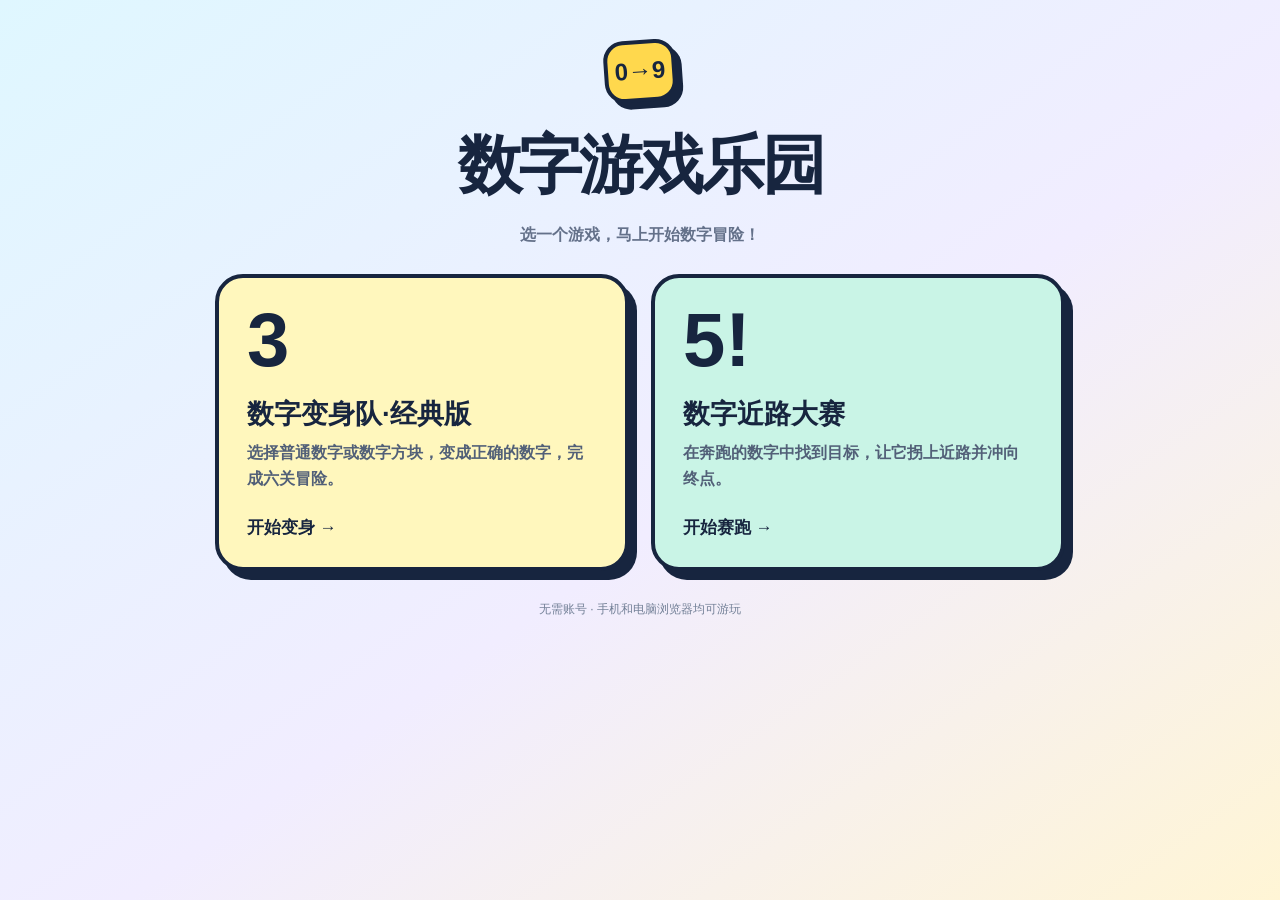
==== index.html @ b5336d7e "Publish two number games" ====
<!doctype html>
<html lang="zh-CN">
  <head>
    <meta charset="UTF-8" />
    <meta name="viewport" content="width=device-width, initial-scale=1.0" />
    <meta name="description" content="两个适合孩子玩的数字小游戏：数字变身队和数字近路大赛。" />
    <title>数字游戏乐园</title>
    <style>
      * { box-sizing: border-box; }
      body {
        min-height: 100vh;
        margin: 0;
        padding: 40px 18px;
        color: #17253f;
        font-family: "Arial Rounded MT Bold", "PingFang SC", "Microsoft YaHei", sans-serif;
        background: linear-gradient(145deg, #dff7ff, #f1edff 55%, #fff5d5);
      }
      main { width: min(850px, 100%); margin: 0 auto; }
      header { margin-bottom: 28px; text-align: center; }
      .mark {
        display: grid;
        width: 72px;
        height: 62px;
        margin: 0 auto 20px;
        place-items: center;
        transform: rotate(-4deg);
        border: 4px solid #17253f;
        border-radius: 20px;
        background: #ffd84d;
        box-shadow: 6px 7px 0 #17253f;
        font-size: 24px;
        font-weight: 900;
      }
      h1 { margin: 0; font-size: clamp(36px, 7vw, 64px); letter-spacing: -.05em; }
      header p { color: #64718a; font-weight: 700; }
      .games { display: grid; grid-template-columns: repeat(2, 1fr); gap: 22px; }
      .game {
        display: flex;
        min-height: 270px;
        flex-direction: column;
        padding: 28px;
        border: 4px solid #17253f;
        border-radius: 28px;
        color: #17253f;
        text-decoration: none;
        box-shadow: 8px 9px 0 #17253f;
        transition: transform .15s, box-shadow .15s;
      }
      .game:hover { transform: translateY(-5px); box-shadow: 10px 14px 0 #17253f; }
      .game:first-child { background: #fff7bd; }
      .game:last-child { background: #c9f4e6; }
      .number { font: 900 76px/.9 Arial, sans-serif; }
      h2 { margin: 22px 0 8px; font-size: 27px; }
      .game p { margin: 0 0 24px; color: #526078; font-weight: 700; line-height: 1.6; }
      .play { margin-top: auto; font-size: 17px; font-weight: 900; }
      footer { margin-top: 30px; color: #738097; font-size: 12px; text-align: center; }
      @media (max-width: 650px) {
        body { padding-top: 28px; }
        .games { grid-template-columns: 1fr; }
        .game { min-height: 230px; }
      }
    </style>
  </head>
  <body>
    <main>
      <header>
        <span class="mark">0→9</span>
        <h1>数字游戏乐园</h1>
        <p>选一个游戏，马上开始数字冒险！</p>
      </header>
      <section class="games">
        <a class="game" href="./classic/">
          <span class="number">3</span>
          <h2>数字变身队·经典版</h2>
          <p>选择普通数字或数字方块，变成正确的数字，完成六关冒险。</p>
          <span class="play">开始变身 →</span>
        </a>
        <a class="game" href="./race/">
          <span class="number">5!</span>
          <h2>数字近路大赛</h2>
          <p>在奔跑的数字中找到目标，让它拐上近路并冲向终点。</p>
          <span class="play">开始赛跑 →</span>
        </a>
      </section>
      <footer>无需账号 · 手机和电脑浏览器均可游玩</footer>
    </main>
  </body>
</html>
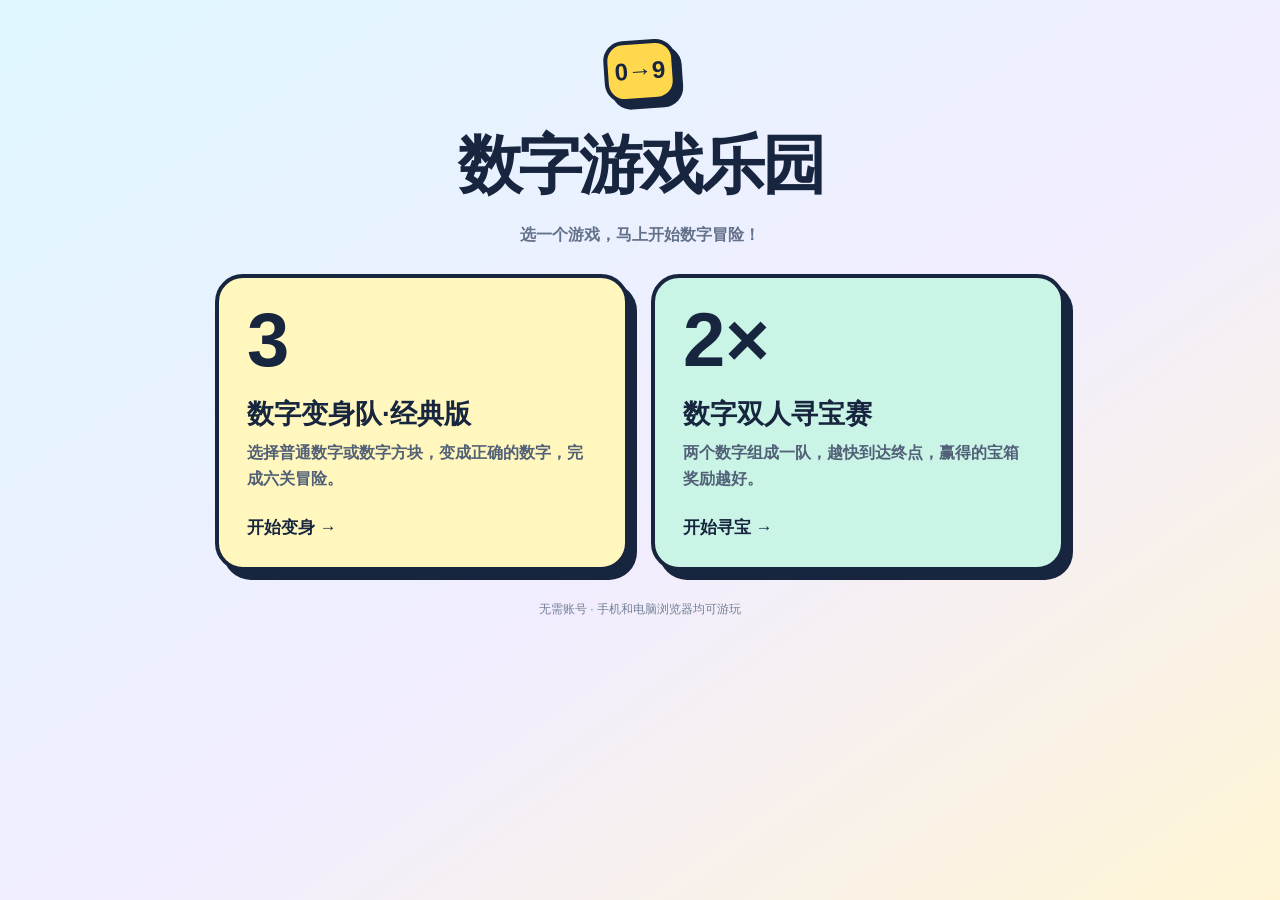
==== commit b739a172: "Publish two-number treasure race" ====
--- a/index.html
+++ b/index.html
@@ -76,10 +76,10 @@
           <span class="play">开始变身 →</span>
         </a>
         <a class="game" href="./race/">
-          <span class="number">5!</span>
-          <h2>数字近路大赛</h2>
-          <p>在奔跑的数字中找到目标，让它拐上近路并冲向终点。</p>
-          <span class="play">开始赛跑 →</span>
+          <span class="number">2×</span>
+          <h2>数字双人寻宝赛</h2>
+          <p>两个数字组成一队，越快到达终点，赢得的宝箱奖励越好。</p>
+          <span class="play">开始寻宝 →</span>
         </a>
       </section>
       <footer>无需账号 · 手机和电脑浏览器均可游玩</footer>
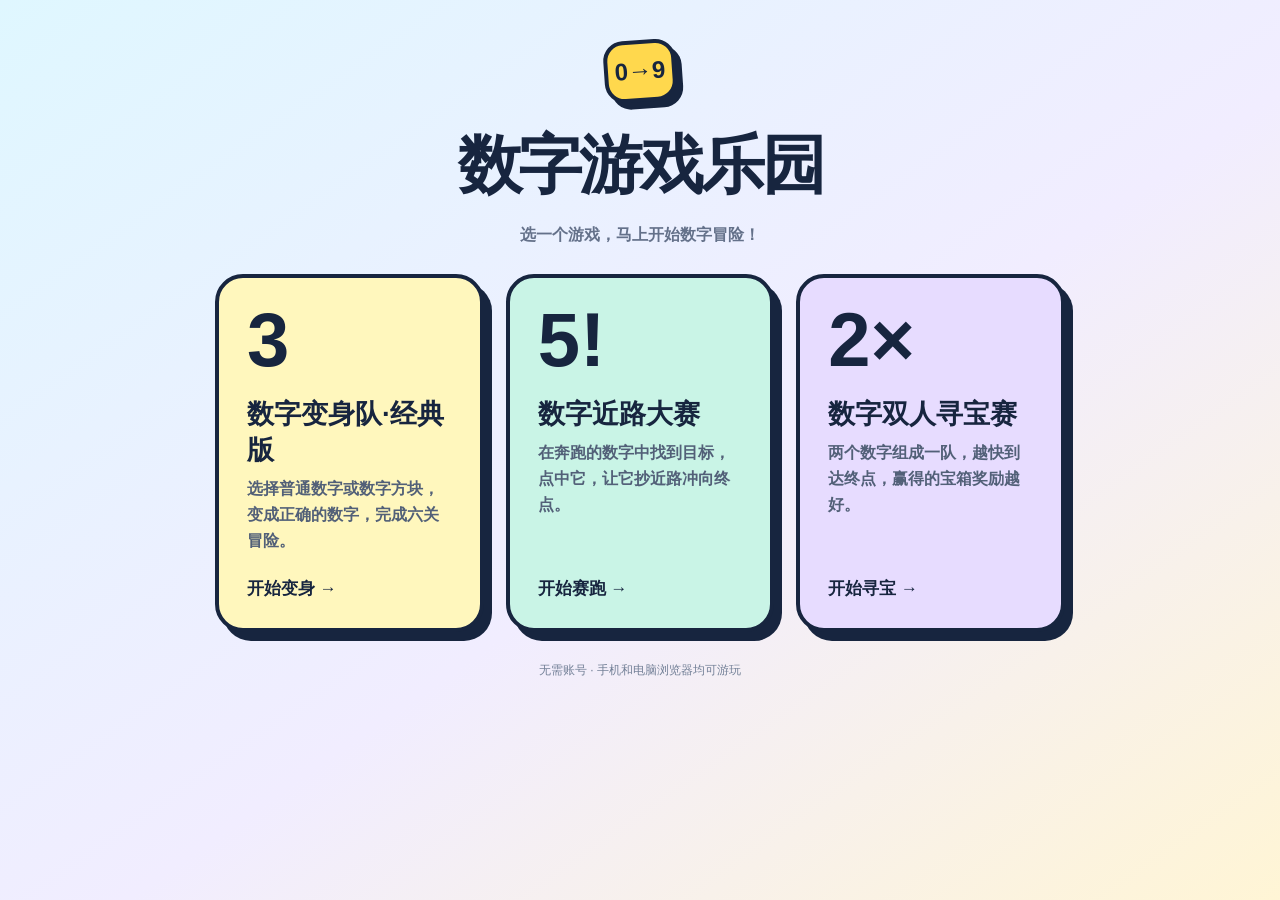
==== commit b44e62a3: "Restore solo race alongside team treasure game" ====
--- a/index.html
+++ b/index.html
@@ -3,7 +3,7 @@
   <head>
     <meta charset="UTF-8" />
     <meta name="viewport" content="width=device-width, initial-scale=1.0" />
-    <meta name="description" content="两个适合孩子玩的数字小游戏：数字变身队和数字近路大赛。" />
+    <meta name="description" content="三个适合孩子玩的数字小游戏：数字变身队、数字近路大赛和数字双人寻宝赛。" />
     <title>数字游戏乐园</title>
     <style>
       * { box-sizing: border-box; }
@@ -33,7 +33,7 @@
       }
       h1 { margin: 0; font-size: clamp(36px, 7vw, 64px); letter-spacing: -.05em; }
       header p { color: #64718a; font-weight: 700; }
-      .games { display: grid; grid-template-columns: repeat(2, 1fr); gap: 22px; }
+      .games { display: grid; grid-template-columns: repeat(auto-fit, minmax(230px, 1fr)); gap: 22px; }
       .game {
         display: flex;
         min-height: 270px;
@@ -48,7 +48,8 @@
       }
       .game:hover { transform: translateY(-5px); box-shadow: 10px 14px 0 #17253f; }
       .game:first-child { background: #fff7bd; }
-      .game:last-child { background: #c9f4e6; }
+      .game:nth-child(2) { background: #c9f4e6; }
+      .game:nth-child(3) { background: #e7dcff; }
       .number { font: 900 76px/.9 Arial, sans-serif; }
       h2 { margin: 22px 0 8px; font-size: 27px; }
       .game p { margin: 0 0 24px; color: #526078; font-weight: 700; line-height: 1.6; }
@@ -76,6 +77,12 @@
           <span class="play">开始变身 →</span>
         </a>
         <a class="game" href="./race/">
+          <span class="number">5!</span>
+          <h2>数字近路大赛</h2>
+          <p>在奔跑的数字中找到目标，点中它，让它抄近路冲向终点。</p>
+          <span class="play">开始赛跑 →</span>
+        </a>
+        <a class="game" href="./team-race/">
           <span class="number">2×</span>
           <h2>数字双人寻宝赛</h2>
           <p>两个数字组成一队，越快到达终点，赢得的宝箱奖励越好。</p>
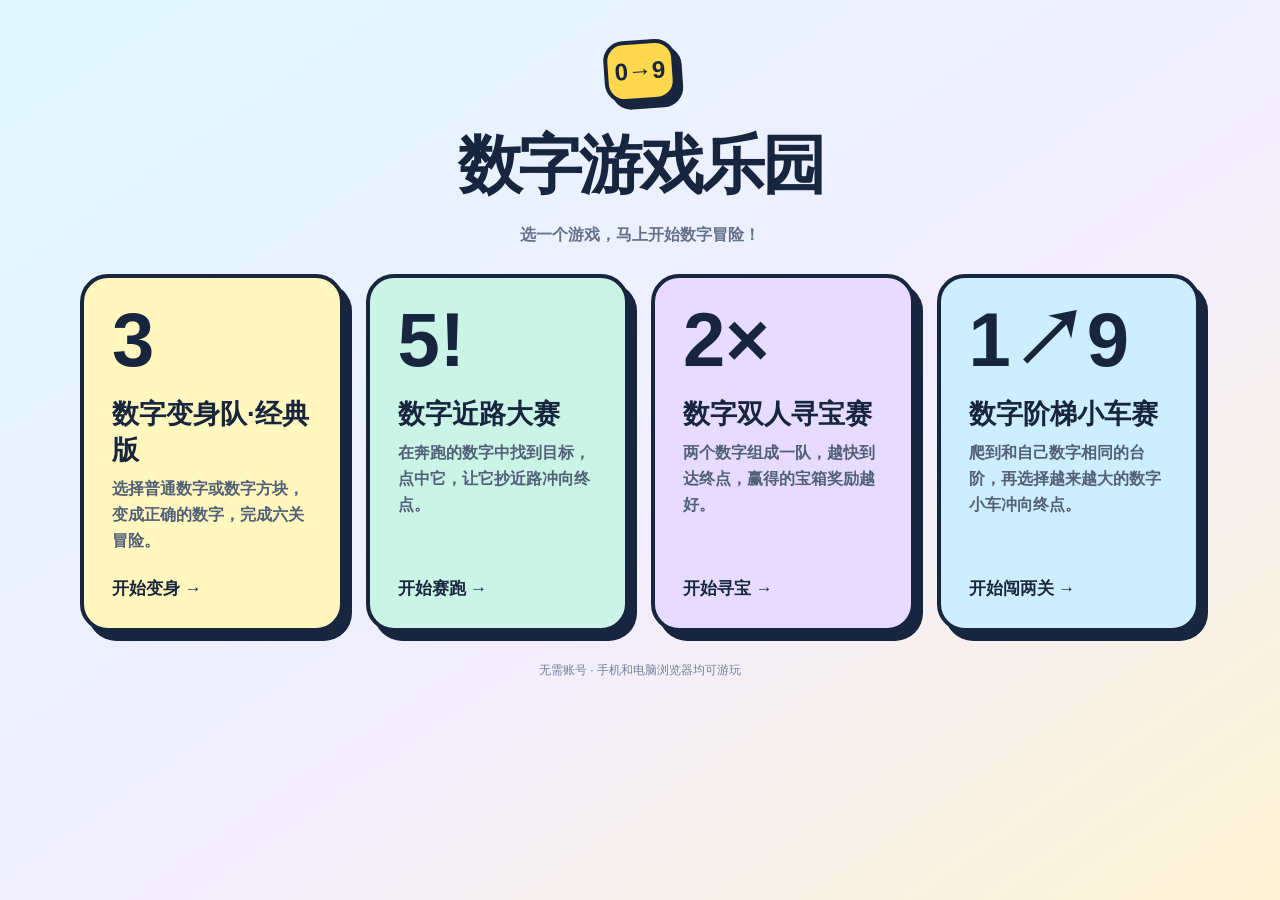
==== commit 2e5ead87: "Add number staircase car challenge" ====
--- a/index.html
+++ b/index.html
@@ -3,7 +3,7 @@
   <head>
     <meta charset="UTF-8" />
     <meta name="viewport" content="width=device-width, initial-scale=1.0" />
-    <meta name="description" content="三个适合孩子玩的数字小游戏：数字变身队、数字近路大赛和数字双人寻宝赛。" />
+    <meta name="description" content="四个适合孩子玩的数字小游戏：数字变身、近路赛、双人寻宝和阶梯小车赛。" />
     <title>数字游戏乐园</title>
     <style>
       * { box-sizing: border-box; }
@@ -15,7 +15,7 @@
         font-family: "Arial Rounded MT Bold", "PingFang SC", "Microsoft YaHei", sans-serif;
         background: linear-gradient(145deg, #dff7ff, #f1edff 55%, #fff5d5);
       }
-      main { width: min(850px, 100%); margin: 0 auto; }
+      main { width: min(1120px, 100%); margin: 0 auto; }
       header { margin-bottom: 28px; text-align: center; }
       .mark {
         display: grid;
@@ -50,6 +50,7 @@
       .game:first-child { background: #fff7bd; }
       .game:nth-child(2) { background: #c9f4e6; }
       .game:nth-child(3) { background: #e7dcff; }
+      .game:nth-child(4) { background: #cceeff; }
       .number { font: 900 76px/.9 Arial, sans-serif; }
       h2 { margin: 22px 0 8px; font-size: 27px; }
       .game p { margin: 0 0 24px; color: #526078; font-weight: 700; line-height: 1.6; }
@@ -88,6 +89,12 @@
           <p>两个数字组成一队，越快到达终点，赢得的宝箱奖励越好。</p>
           <span class="play">开始寻宝 →</span>
         </a>
+        <a class="game" href="./stair-race/">
+          <span class="number">1↗9</span>
+          <h2>数字阶梯小车赛</h2>
+          <p>爬到和自己数字相同的台阶，再选择越来越大的数字小车冲向终点。</p>
+          <span class="play">开始闯两关 →</span>
+        </a>
       </section>
       <footer>无需账号 · 手机和电脑浏览器均可游玩</footer>
     </main>
